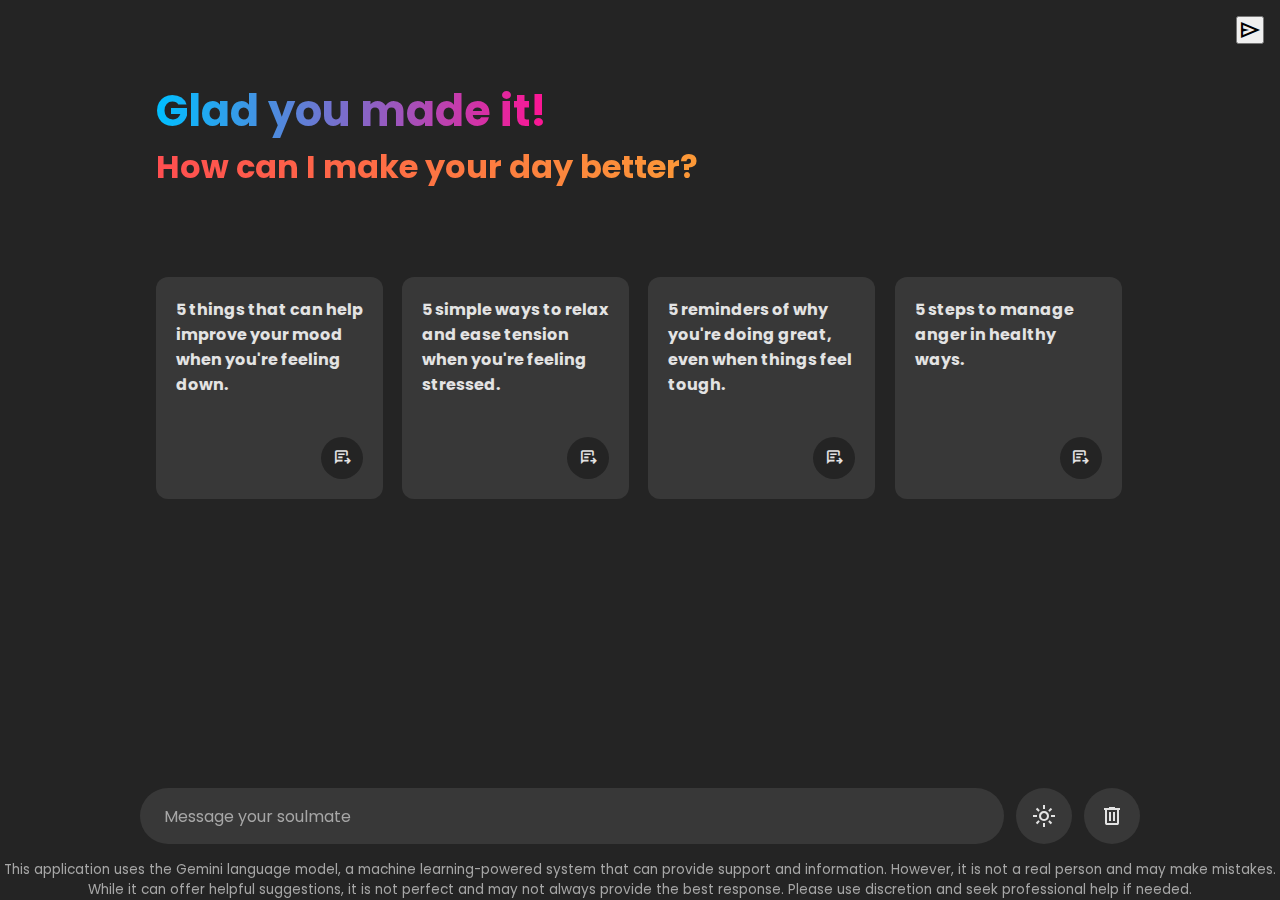
==== index.html @ af04921c "First Commit" ====
<!DOCTYPE html>
<html>
    <head>
        <meta charset="utf-8">
        <meta http-equiv="X-UA-Compatible" content="IE=edge">
        <title>SoulMate</title>
        <meta name="description" content="">
        <meta name="viewport" content="width=device-width, initial-scale=1">
        <link rel="stylesheet" href="style.css">
        
        <link rel="stylesheet" href="https://fonts.googleapis.com/css2?family=Material+Symbols+Outlined:opsz,wght,FILL,GRAD@24,400,0,0" />
    </head>
    <body>
        <!--Account I want the button to go here for account stuff. I want it to a
        ppear in the top right corner of the screen-->
        <div class="account-area">
            <button class="icon material-symbols-outlined">send</button>
        </div>
    
        <!--Greetings-->
        <header class="header">
            <h2 class = "title">Glad you made it!</h2>
            <h4 class = "subtitle">How can I make your day better?</h4>

            <!--Suggestions list-->
            <ul class = "suggestion-list">
                <li class = "suggestion">
                    <h4 class = "text">5 things that can help improve your mood when you're feeling down.</h4>
                    <span class=" icon material-symbols-outlined">chat_paste_go</span>
                </li>

                <li class = "suggestion">
                    <h4 class = "text">5 simple ways to relax and ease tension when you're feeling stressed.</h4>
                    <span class="icon material-symbols-outlined">chat_paste_go</span>
                </li>

                <li class = "suggestion">
                    <h4 class = "text">5 reminders of why you're doing great, even when things feel tough.</h4>
                    <span class="icon material-symbols-outlined">chat_paste_go</span>
                </li>

                <li class = "suggestion">
                    <h4 class = "text">5 steps to manage anger in healthy ways.</h4>
                    <span class="icon material-symbols-outlined">chat_paste_go</span>
                </li>
            </ul>
        </header>

        <!--Typing area-->
        <div class="typing-area">
            <form action="#" class="typing-form">
                <div class="input-wrapper">
                    <input type="text" placeholder = "Message your soulmate"
                    class= "typing-input" required>
                    <button class="icon material-symbols-outlined">send</button>
                </div>
                    <div class="action-buttons">
                        <span class = "icon material-symbols-outlined">light_mode</span>
                        <span class = "icon material-symbols-outlined">delete</span>
                </div>
            </form>
            <p class="disclaimer-text">
                This application uses the Gemini language model, a machine learning-powered 
                system that can provide support and information. However, it is not a real 
                person and may make mistakes. While it can offer helpful suggestions, it is not 
                perfect and may not always provide the best response.
                Please use discretion and seek professional help if needed.
            </p>
        </div>
    </body>
</html>
---- style.css ----
/* font */
@import url('https://fonts.googleapis.com/css2?family=Poppins:ital,wght@0,100;0,200;0,300;0,400;0,500;0,600;0,700;0,800;0,900;1,100;1,200;1,300;1,400;1,500;1,600;1,700;1,800;1,900&display=swap');


* {
    margin: 0;
    padding: 0;
    box-sizing: border-box;
    font-family: "Poppins" , sans-serif;
}

:root {
    --text-color: #E3E3E3;
    --subheading-color: #828282;
    --placeholder-color: #A6A6A6;
    --primary-color: #242424;
    --secondary-color: #383838;
    --secondary-hover-color: #444;
}

body {
    background: var(--primary-color);
}

.account-area {
    position: absolute;
    top: 0;
    right: 0;
    padding-top: 1rem;
    padding-right: 1rem;
}

.header, .typing-area {
    color: var(--text-color);
}

.header, .typing-form{
    max-width: 1000px;
    margin: 0 auto;
}

.header {
    margin-top: 7vh;
    padding: 1rem;
}

.header .title {
    font-size: 2.7rem;
    width: fit-content;
    background-clip: text;
    background: linear-gradient(to right, #00BFFF, #FF1493);
    -webkit-background-clip: text;
    -webkit-text-fill-color: transparent;
}

.header .subtitle {
    font-size: 2.0rem;
    background: linear-gradient(to right, #FF4E50, #F9D423);
    background-clip: text;
    -webkit-background-clip: text;
    -webkit-text-fill-color: transparent;
}

.suggestion-list {
    margin-top: 9.5vh;
    list-style: none;
    display: flex;
    gap: 1.2rem;
    overflow-x: auto;
    scrollbar-width: none;
}

.suggestion-list .suggestion {
    padding: 1.25rem;
    cursor: pointer;
    width: 227px;
    flex-shrink: 0;
    display: flex;
    flex-direction: column;
    align-items: flex-end;
    justify-content: space-between;
    border-radius: 0.75rem;
    background: var(--secondary-color)
}

.suggestion-list .suggestion:hover {
    background: var(--secondary-hover-color)
}

.suggestion-list .suggestion .text {
    font-weight: 400px;
}

.suggestion-list .suggestion .icon {
    height: 42px;
    width: 42px;
    font-size: 1.3rem;
    margin-top: 2.5rem;
    display: flex;
    align-items: center;
    justify-content: center;
    border-radius: 50%;
    background: var(--primary-color);
}

.typing-area {
    position: fixed;
    width: 100%;
    bottom: 0;
}

.typing-area :where(.typing-form, .action-buttons) {
    display: flex;
    gap: 0.75rem;
}

.typing-area .input-wrapper {
    height: 56px;
    width: 100%;
    display: flex;
    position: relative;
}

.typing-area .typing-input {
    width: 100%;
    height: 100%;
    border: none;
    outline: none;
    font-size: 1rem;
    color: var(--text-color);
    border-radius: 6.2rem;
    padding: 1.1rem 4rem 1.1rem 1.5rem;
    background: var(--secondary-color);
}

.typing-area .typing-input:focus {
    background: var(--secondary-hover-color);
}

.typing-area .typing-input::placeholder {
    color: var(--placeholder-color);
}

.typing-area .icon {
    height: 56px;
    width: 56px;
    cursor: pointer;
    display: flex;
    align-items: center;
    justify-content: center;
    border-radius: 50%;
    background: var(--secondary-color);
}

.typing-area .icon:hover {
    background: var(--secondary-hover-color)!important;
}

.typing-area .input-wrapper .icon {
    position: absolute;
    right: 0;
    outline: none;
    border: none;
    background: none;
    color: var(--text-color);
    transform: scale(0);
    transition: transform 0.2s ease;
}

.typing-area .input-wrapper .typing-input:valid ~ .icon {
    transform: scale(1);
}

.typing-area .disclaimer-text {
    font-size: 0.85rem;
    margin-top: 1rem;
    text-align: center;
    color: var(--placeholder-color);
}
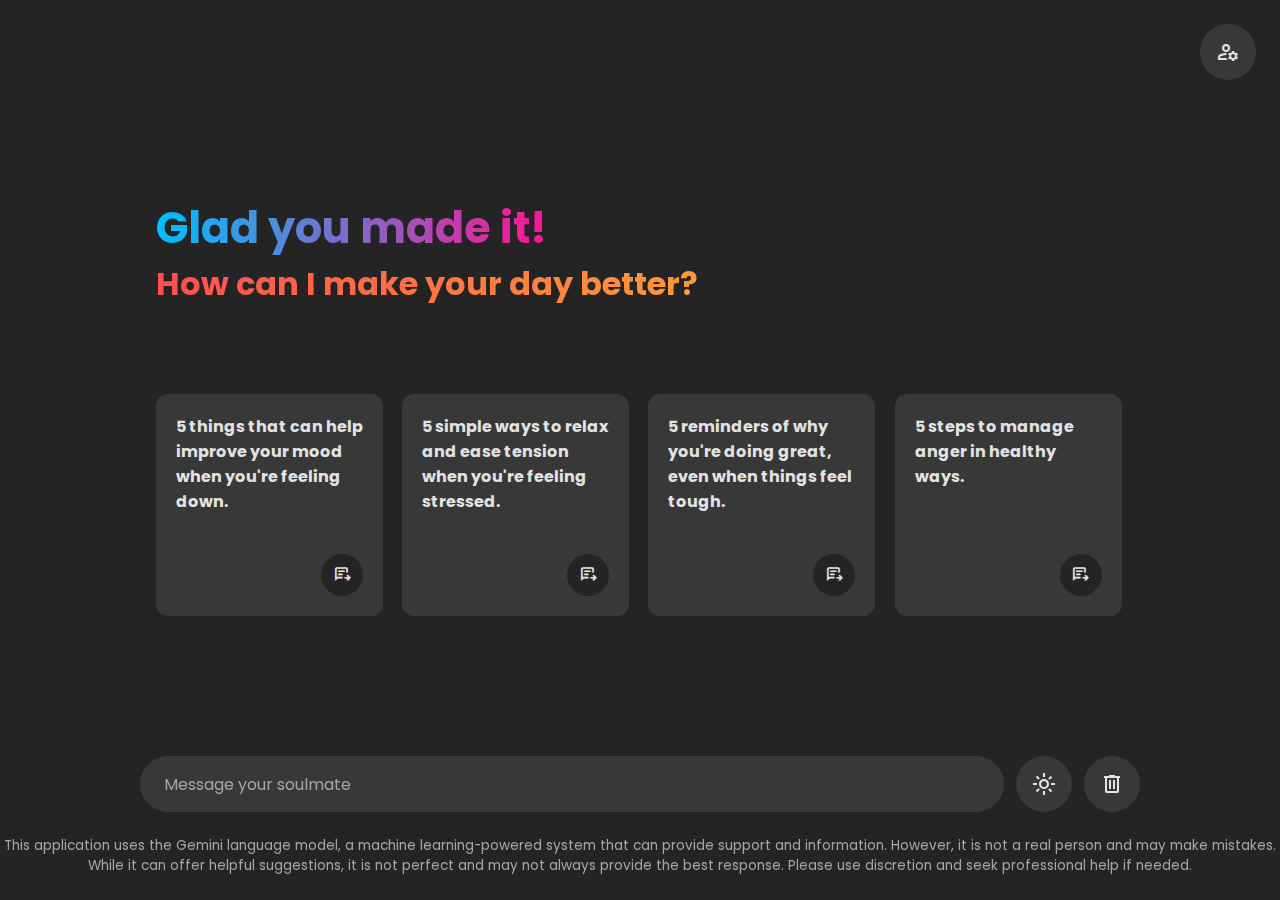
==== commit 65cc3030: "Got most of the html and css done for the main page." ====
--- a/index.html
+++ b/index.html
@@ -14,7 +14,7 @@
         <!--Account I want the button to go here for account stuff. I want it to a
         ppear in the top right corner of the screen-->
         <div class="account-area">
-            <button class="icon material-symbols-outlined">send</button>
+            <button class="icon material-symbols-outlined">manage_accounts</button>
         </div>
     
         <!--Greetings-->
--- a/style.css
+++ b/style.css
@@ -26,8 +26,26 @@
     position: absolute;
     top: 0;
     right: 0;
-    padding-top: 1rem;
-    padding-right: 1rem;
+    padding-top: 1.5rem;
+    padding-right: 1.5rem;
+}
+
+.account-area .icon {
+    height: 56px;
+    width: 56px;
+    cursor: pointer;
+    display: flex;
+    align-items: center;
+    justify-content: center;
+    border-radius: 50%;
+    background: var(--secondary-color);
+    color: var(--text-color);
+    border: none;
+
+}
+
+.account-area .icon:hover {
+    background: var(--secondary-hover-color)!important;
 }
 
 .header, .typing-area {
@@ -40,7 +58,7 @@
 }
 
 .header {
-    margin-top: 7vh;
+    margin-top: 20vh;
     padding: 1rem;
 }
 
@@ -173,13 +191,14 @@
 
 .typing-area .disclaimer-text {
     font-size: 0.85rem;
-    margin-top: 1rem;
+    margin-top: 1.5rem;
     text-align: center;
     color: var(--placeholder-color);
-}
-
-
-
-
-
-
+    margin-bottom: 1.5rem;
+}
+
+
+
+
+
+
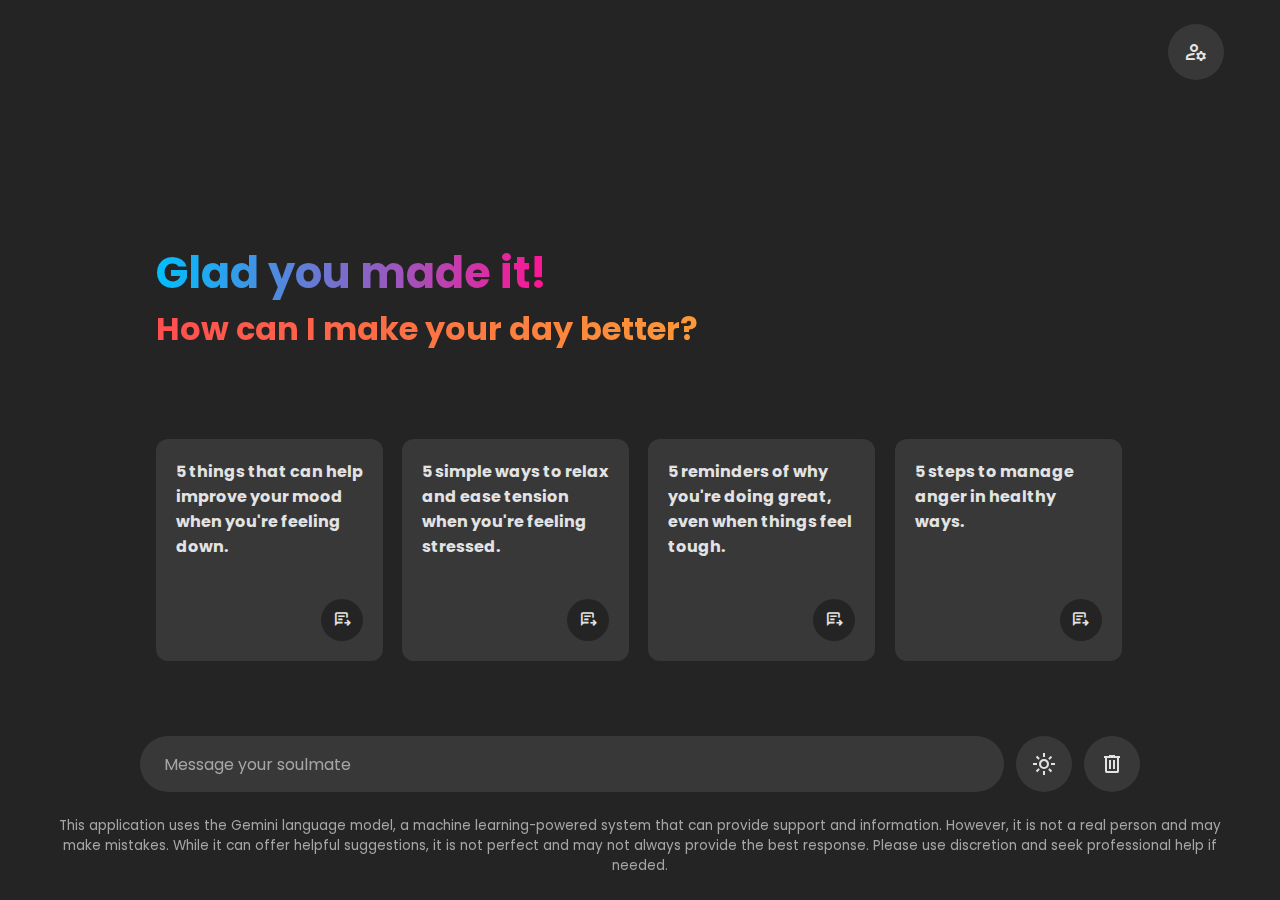
==== commit c3d77a4b: "Finished up the styling on the main page. Added a dropdown for user profile viewing and the logout b" ====
--- a/index.html
+++ b/index.html
@@ -13,9 +13,13 @@
     <body>
         <!--Account I want the button to go here for account stuff. I want it to a
         ppear in the top right corner of the screen-->
-        <div class="account-area">
-            <button class="icon material-symbols-outlined">manage_accounts</button>
-        </div>
+            <div class = "profile-dropdown">
+                <button class="icon material-symbols-outlined dropdown-btn">manage_accounts</button>
+                <div class="dropdown-content">
+                    <a href = "#profile">Profile</a>
+                    <a href = "#logout">Logout</a>
+                </div>
+            </div>
     
         <!--Greetings-->
         <header class="header">
--- a/style.css
+++ b/style.css
@@ -22,31 +22,63 @@
     background: var(--primary-color);
 }
 
-.account-area {
+.profile-dropdown {
+    position: relative;
+    display: inline-block;
     position: absolute;
     top: 0;
     right: 0;
     padding-top: 1.5rem;
-    padding-right: 1.5rem;
-}
-
-.account-area .icon {
+    padding-right: 3.5rem;
+}
+
+.dropdown-btn {
+    display: flex;
+    align-items: center;
+    justify-content: center;
+    background: var(--secondary-color);
+    border: none;
+    color: var(--text-color);
+    border-radius: 50%;
     height: 56px;
     width: 56px;
     cursor: pointer;
-    display: flex;
-    align-items: center;
-    justify-content: center;
-    border-radius: 50%;
-    background: var(--secondary-color);
-    color: var(--text-color);
-    border: none;
-
-}
-
-.account-area .icon:hover {
-    background: var(--secondary-hover-color)!important;
-}
+}
+
+.dropdown-content {
+    display: none;
+    position: absolute;
+    top: calc(100% + 10px); 
+    left: auto; 
+    right: 10px; 
+    background-color: var(--secondary-color);
+    border-radius: 0.5rem;
+    box-shadow: 0 4px 8px rgba(0, 0, 0, 0.2);
+    z-index: 20; 
+    min-width: 150px;
+    padding: 10px; 
+    overflow: hidden;
+    text-align: center;
+}
+
+.dropdown-content a {
+    display: block;
+    padding: 0.75rem 1rem;
+    text-decoration: none;
+    color: var(--text-color);
+    font-size: 1rem;
+    transition: background-color 0.2s ease;
+}
+
+.profile-dropdown .dropdown-content a:hover {
+    background-color: var(--secondary-hover-color);
+}
+
+.profile-dropdown:hover .dropdown-content {
+    display: block;
+}
+
+
 
 .header, .typing-area {
     color: var(--text-color);
@@ -58,7 +90,7 @@
 }
 
 .header {
-    margin-top: 20vh;
+    margin-top: 25vh;
     padding: 1rem;
 }
 
@@ -195,10 +227,12 @@
     text-align: center;
     color: var(--placeholder-color);
     margin-bottom: 1.5rem;
-}
-
-
-
-
-
-
+    padding-left: 3rem;
+    padding-right: 3rem;
+}
+
+
+
+
+
+
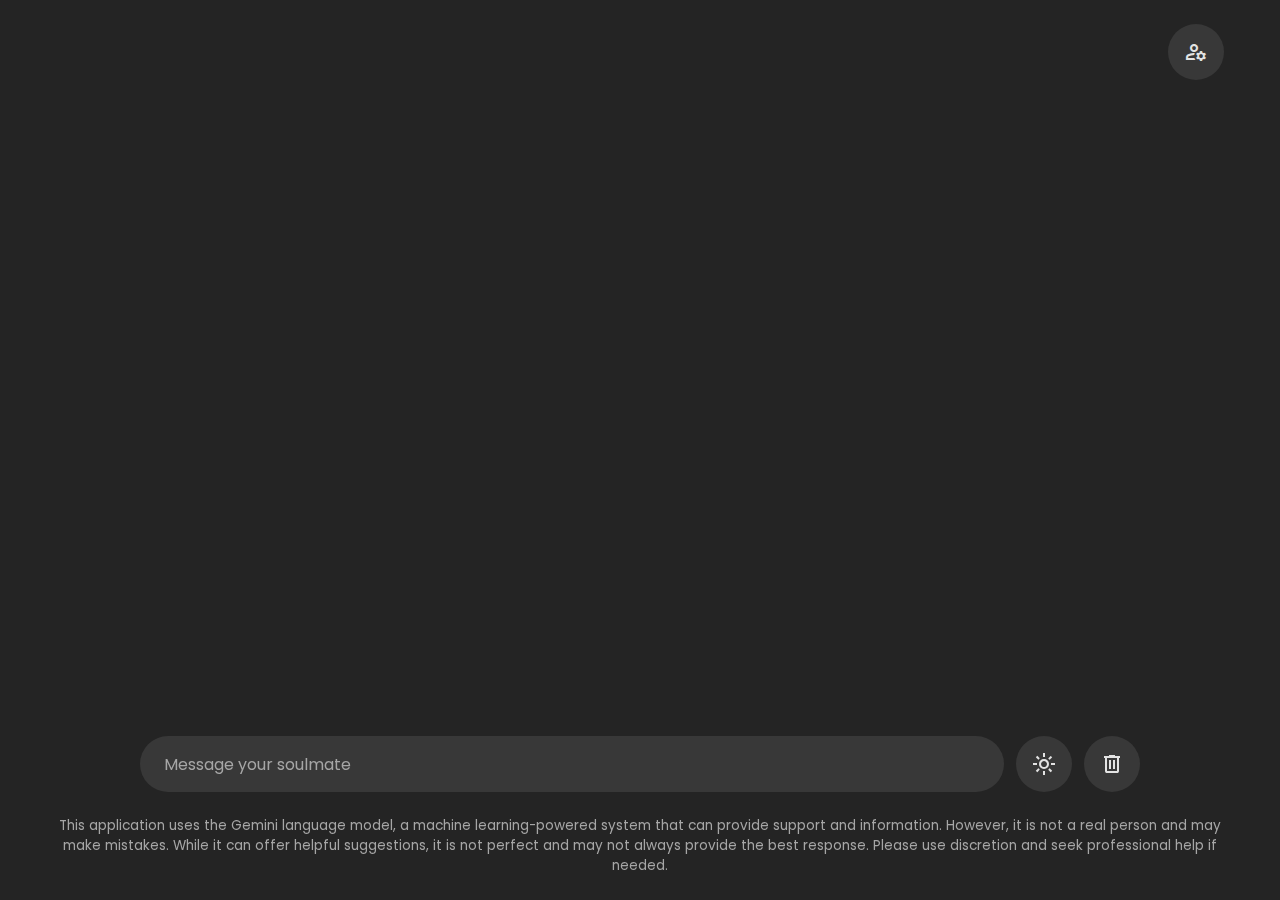
==== commit 059870c8: "Added the Gemini API and working messages." ====
--- a/index.html
+++ b/index.html
@@ -7,17 +7,15 @@
         <meta name="description" content="">
         <meta name="viewport" content="width=device-width, initial-scale=1">
         <link rel="stylesheet" href="style.css">
-        
         <link rel="stylesheet" href="https://fonts.googleapis.com/css2?family=Material+Symbols+Outlined:opsz,wght,FILL,GRAD@24,400,0,0" />
     </head>
-    <body>
-        <!--Account I want the button to go here for account stuff. I want it to a
-        ppear in the top right corner of the screen-->
+    <body class = "homepage">
+        <!--Pofile Dropdown-->
             <div class = "profile-dropdown">
                 <button class="icon material-symbols-outlined dropdown-btn">manage_accounts</button>
                 <div class="dropdown-content">
-                    <a href = "#profile">Profile</a>
-                    <a href = "#logout">Logout</a>
+                    <a href = "profile.html">Profile</a>
+                    <a href = "login.html">Logout</a>
                 </div>
             </div>
     
@@ -50,6 +48,10 @@
             </ul>
         </header>
 
+        <!--Chat List / Container-->
+        <div class="chat-list"></div>
+
+
         <!--Typing area-->
         <div class="typing-area">
             <form action="#" class="typing-form">
@@ -71,5 +73,7 @@
                 Please use discretion and seek professional help if needed.
             </p>
         </div>
+
+        <script src = "script.js"></script>
     </body>
 </html>--- a/style.css
+++ b/style.css
@@ -1,6 +1,5 @@
 /* font */
 @import url('https://fonts.googleapis.com/css2?family=Poppins:ital,wght@0,100;0,200;0,300;0,400;0,500;0,600;0,700;0,800;0,900;1,100;1,200;1,300;1,400;1,500;1,600;1,700;1,800;1,900&display=swap');
-
 
 * {
     margin: 0;
@@ -8,6 +7,8 @@
     box-sizing: border-box;
     font-family: "Poppins" , sans-serif;
 }
+
+/* HOMEPAGE */
 
 :root {
     --text-color: #E3E3E3;
@@ -18,11 +19,11 @@
     --secondary-hover-color: #444;
 }
 
-body {
+.homepage {
     background: var(--primary-color);
 }
 
-.profile-dropdown {
+.homepage .profile-dropdown {
     position: relative;
     display: inline-block;
     position: absolute;
@@ -32,7 +33,7 @@
     padding-right: 3.5rem;
 }
 
-.dropdown-btn {
+.homepage .dropdown-btn {
     display: flex;
     align-items: center;
     justify-content: center;
@@ -45,10 +46,10 @@
     cursor: pointer;
 }
 
-.dropdown-content {
+.homepage .dropdown-content {
     display: none;
     position: absolute;
-    top: calc(100% + 10px); 
+    top: 100%; 
     left: auto; 
     right: 10px; 
     background-color: var(--secondary-color);
@@ -61,7 +62,7 @@
     text-align: center;
 }
 
-.dropdown-content a {
+.homepage .dropdown-content a {
     display: block;
     padding: 0.75rem 1rem;
     text-decoration: none;
@@ -70,31 +71,32 @@
     transition: background-color 0.2s ease;
 }
 
-.profile-dropdown .dropdown-content a:hover {
+.homepage .profile-dropdown .dropdown-content a:hover {
     background-color: var(--secondary-hover-color);
-}
-
-.profile-dropdown:hover .dropdown-content {
+    border-radius: 0.5rem;
+}
+
+.homepage .profile-dropdown:hover .dropdown-content, .homepage .profile-dropdown .dropdown-content:hover {
     display: block;
 }
 
 
-
-.header, .typing-area {
-    color: var(--text-color);
-}
-
-.header, .typing-form{
+.homepage .header, .homepage .typing-area {
+    color: var(--text-color);
+}
+
+.homepage .header, .chat-list .message, .homepage .typing-form{
     max-width: 1000px;
     margin: 0 auto;
 }
 
-.header {
-    margin-top: 25vh;
-    padding: 1rem;
-}
-
-.header .title {
+.homepage .header {
+    margin-top: 10vh;
+    padding: 0.5rem;
+    display: none;
+}
+
+.homepage .header .title {
     font-size: 2.7rem;
     width: fit-content;
     background-clip: text;
@@ -103,7 +105,7 @@
     -webkit-text-fill-color: transparent;
 }
 
-.header .subtitle {
+.homepage .header .subtitle {
     font-size: 2.0rem;
     background: linear-gradient(to right, #FF4E50, #F9D423);
     background-clip: text;
@@ -111,8 +113,8 @@
     -webkit-text-fill-color: transparent;
 }
 
-.suggestion-list {
-    margin-top: 9.5vh;
+.homepage .suggestion-list {
+    margin-top: 8.5vh;
     list-style: none;
     display: flex;
     gap: 1.2rem;
@@ -120,7 +122,7 @@
     scrollbar-width: none;
 }
 
-.suggestion-list .suggestion {
+.homepage .suggestion-list .suggestion {
     padding: 1.25rem;
     cursor: pointer;
     width: 227px;
@@ -133,15 +135,15 @@
     background: var(--secondary-color)
 }
 
-.suggestion-list .suggestion:hover {
+.homepage .suggestion-list .suggestion:hover {
     background: var(--secondary-hover-color)
 }
 
-.suggestion-list .suggestion .text {
+.homepage .suggestion-list .suggestion .text {
     font-weight: 400px;
 }
 
-.suggestion-list .suggestion .icon {
+.homepage .suggestion-list .suggestion .icon {
     height: 42px;
     width: 42px;
     font-size: 1.3rem;
@@ -153,25 +155,25 @@
     background: var(--primary-color);
 }
 
-.typing-area {
+.homepage .typing-area {
     position: fixed;
     width: 100%;
     bottom: 0;
 }
 
-.typing-area :where(.typing-form, .action-buttons) {
+.homepage .typing-area :where(.homepage .typing-form, .homepage .action-buttons) {
     display: flex;
     gap: 0.75rem;
 }
 
-.typing-area .input-wrapper {
+.homepage .typing-area .input-wrapper {
     height: 56px;
     width: 100%;
     display: flex;
     position: relative;
 }
 
-.typing-area .typing-input {
+.homepage .typing-area .typing-input {
     width: 100%;
     height: 100%;
     border: none;
@@ -183,15 +185,15 @@
     background: var(--secondary-color);
 }
 
-.typing-area .typing-input:focus {
+.homepage .typing-area .typing-input:focus {
     background: var(--secondary-hover-color);
 }
 
-.typing-area .typing-input::placeholder {
+.homepage .typing-area .typing-input::placeholder {
     color: var(--placeholder-color);
 }
 
-.typing-area .icon {
+.homepage .typing-area .icon {
     height: 56px;
     width: 56px;
     cursor: pointer;
@@ -202,11 +204,11 @@
     background: var(--secondary-color);
 }
 
-.typing-area .icon:hover {
+.homepage .typing-area .icon:hover {
     background: var(--secondary-hover-color)!important;
 }
 
-.typing-area .input-wrapper .icon {
+.homepage .typing-area .input-wrapper .icon {
     position: absolute;
     right: 0;
     outline: none;
@@ -217,11 +219,11 @@
     transition: transform 0.2s ease;
 }
 
-.typing-area .input-wrapper .typing-input:valid ~ .icon {
+.homepage .typing-area .input-wrapper .typing-input:valid ~ .icon {
     transform: scale(1);
 }
 
-.typing-area .disclaimer-text {
+.homepage .typing-area .disclaimer-text {
     font-size: 0.85rem;
     margin-top: 1.5rem;
     text-align: center;
@@ -231,8 +233,392 @@
     padding-right: 3rem;
 }
 
-
-
-
-
-
+/* LOGIN PAGE */
+.login {
+    background: var(--primary-color);
+    display: flex;
+    justify-content: center;
+    align-items: center;
+    height: 100vh;
+    margin: 0;
+}
+
+.login .login-container {
+    background-color: var(--secondary-color);
+    padding: 2rem;
+    border-radius: 8px;
+    box-shadow: 0 4px 8px rgba(0, 0, 0, 0.1);
+    width: 100%;
+    max-width: 400px;
+}
+
+/* Title and subtitle styles */
+.login .title {
+    font-size: 2rem;
+    text-align: center;
+    background-clip: text;
+    background: linear-gradient(to right, #00BFFF, #FF1493);
+    -webkit-background-clip: text;
+    -webkit-text-fill-color: transparent;
+}
+
+.login .subtitle {
+    font-size: 1rem;
+    text-align: center;
+    margin-bottom: 1rem;
+    background: linear-gradient(to right, #FF4E50, #F9D423);
+    background-clip: text;
+    -webkit-background-clip: text;
+    -webkit-text-fill-color: transparent;
+}
+
+/* Form group styling */
+.login .form-group {
+    margin-bottom: 1.5rem;
+}
+
+.login .form-group .text {
+    color: var(--text-color);
+    font-size: 1rem;
+    margin-bottom: 0.5rem;
+    display: block;
+}
+
+/* Input field styling */
+.login .typing-input {
+    width: 100%;
+    padding: 0.8rem;
+    border: none;
+    border-radius: 1.5rem;
+    font-size: 1rem;
+    border: none;
+    outline: none;
+    font-size: 1rem;
+    color: var(--text-color);
+    background: var(--primary-color);
+
+}
+
+.login .form-group .typing-input:focus {
+    background: var(--secondary-hover-color);
+}
+
+.login .form-group .typing-input::placeholder {
+    color: var(--placeholder-color);
+}
+
+/* Bottom row of buttons (forgot password and submit) */
+.login .bottom-row {
+    display: flex;
+    justify-content: space-between;
+    align-items: center;
+}
+
+/* Forgot password link */
+.login .forgot-password {
+    font-size: 0.5rem;
+}
+
+/* Login button styling */
+.login .login-btn {
+    padding: 0.8rem 1.5rem;
+    background-color: #00BFFF;
+    color: white;
+    border: none;
+    border-radius: 1.5rem;
+    font-size: 1rem;
+    cursor: pointer;
+}
+
+.login .login-btn:hover {
+    background-color: var(--secondary-hover-color);
+}
+
+/* Register button styling */
+.login .register-btn {
+    display: inline-block;
+    padding: 0.8rem 1.5rem;
+    background-color: #FF1493;
+    color: white;
+    text-decoration: none;
+    border-radius: 1.5rem;
+    font-size: 1rem;
+    text-align: center;
+    margin-left: 1rem;
+    border: none;
+    outline: none;
+}
+
+.login .register-btn:hover {
+    background-color: var(--secondary-hover-color);
+}
+
+.login .button-container {
+    display: flex;
+    justify-content: flex-end;
+    align-items: center;
+}
+
+.error-popup {
+    display: none;
+    position: fixed;
+    top: 10%;
+    left: 50%;
+    transform: translateX(-50%);
+    padding: 15px 20px;
+    background-color: #f44336;
+    color: white;
+    font-size: 16px;
+    border-radius: 5px;
+    box-shadow: 0 4px 8px rgba(0, 0, 0, 0.2);
+    z-index: 1000;
+}
+.error-popup.success {
+    background-color: #4caf50;
+}
+
+/*Profile page*/
+/*    --text-color: #E3E3E3;
+    --subheading-color: #828282;
+    --placeholder-color: #A6A6A6;
+    --primary-color: #242424;
+    --secondary-color: #383838;
+    --secondary-hover-color: #444;
+    */
+.profile {
+    background: var(--primary-color);
+    margin: 0;
+    padding: 0;
+    display: flex;
+    justify-content: center;
+    align-items: center;
+    height: 100vh;
+    text-align: center;
+}
+
+.profile-container {
+    background-color: var(--secondary-color);
+    border-radius: 1.5rem;
+    width: 600px;
+    box-sizing: border-box;
+    padding: 100px;
+    box-shadow: 0 4px 10px rgba(0, 0, 0, 0.1);
+}
+
+.profile-picture img {
+    border-radius: 50%;
+    width: 150px;
+    height: 150px;
+    object-fit: cover;
+    margin-bottom: 20px;
+}
+
+.profile .profile-container .text {
+    color: var(--text-color);
+}
+
+.profile .profile-container .heading {
+    color: var(--text-color);
+
+}
+
+.profile .username {
+    margin-bottom: 20px;
+}
+
+.profile .bio h3 {
+    font-size: 24px; 
+    background-clip: text;
+    background: linear-gradient(to right, #00BFFF, #FF1493);
+    -webkit-background-clip: text;
+    -webkit-text-fill-color: transparent;
+}
+.profile .bio  {
+    font-size: 15px;
+    padding-bottom: 20px;
+}
+
+
+.profile .contact-info h3 {
+    font-size: 24px;
+    background-clip: text;
+    background: linear-gradient(to right, #00BFFF, #FF1493);
+    -webkit-background-clip: text;
+    -webkit-text-fill-color: transparent;
+}
+
+.profile .contact-info {
+    padding-bottom: 20px;
+    font-size: 15px;
+}
+
+.username h2 {
+    font-size: 24px;
+    background-clip: text;
+    background: linear-gradient(to right, #FF4E50, #F9D423);
+    -webkit-background-clip: text;
+    -webkit-text-fill-color: transparent;
+}
+
+.profile .additional-hobbies h3 {
+    font-size: 24px;
+    background-clip: text;
+    background: linear-gradient(to right, #00BFFF, #FF1493);
+    -webkit-background-clip: text;
+    -webkit-text-fill-color: transparent;
+}
+
+.profile .additional-hobbies {
+    font-size: 15px;
+}
+
+.back-button {
+    display: flex;
+    align-items: center;
+    justify-content: center;
+    color: white;
+    border: none;
+    padding: 10px 20px;
+    text-decoration: none;
+    cursor: pointer;
+    background: var(--secondary-color);
+    border-radius: 50%;
+    margin-right: 10px;
+}
+
+.back-button:hover {
+    background-color: var(--secondary-hover-color);
+}
+
+/*CHAT LIST*/
+.chat-list .outgoing .avatar {
+    width: 40px;
+    height: 40px;
+    object-fit: cover;
+    border-radius: 50%;
+    align-self: flex-start;
+}
+
+.chat-list .incoming .avatar {
+    width: 40px;
+    height: 40px;
+    object-fit: cover;
+    align-self: flex-start;
+}
+
+.chat-list {
+    padding: 2rem 1rem 12rem;
+    max-height: 100vh;
+    overflow-y: auto;
+}
+
+
+.chat-list .message.incoming {
+    margin-top: 1.5rem;
+}
+
+.chat-list .message .message-content {
+    display: flex;
+    gap: 1.5rem;
+    width: 100%;
+    align-items: center;
+}
+
+.chat-list .message .text {
+    color: var(--text-color);
+}
+
+.chat-list .message .icon {
+    height: 35px;
+    width: 35px;
+    display: flex;
+    align-items: center;
+    justify-content: center;
+    cursor: pointer;
+    margin-left: 3.5rem;
+    color: var(--text-color);
+    border-radius: 50%;
+    font-size: 1.25rem;
+    visibility: hidden;
+}
+
+.chat-list .message .icon:hover {
+    background: var(--secondary-color);
+}
+
+.chat-list .message:not(.loading):hover .icon {
+    visibility: visible;
+}
+
+.chat-list .loading-indicator {
+    display: none;
+    width: 100%;
+    gap: 0.8rem;
+    flex-direction: column;
+}
+
+.chat-list .message.loading .loading-indicator {
+    display: flex;
+}
+
+.chat-list .loading-indicator .loading-bar {
+    height: 11px;
+    width: 100%;
+    background: linear-gradient(to right, #FF4E50,var(--primary-color), #F9D423);
+    animation: animate 4s linear infinite;
+}
+
+@keyframes animate {
+    0% {
+        background-position: -800px 0;
+    }
+
+    100% {
+        background-position: 800px 0;
+    }
+}
+
+.chat-list .message.loading .text {
+    display: none;
+}
+
+.chat-list .loading-indicator .loading-bar:last-child {
+        width: 80%;
+}
+
+.chat-list .loading-indicator .loading-bar:nth-child(2) {
+    width: 90%;
+}
+
+.chat-list .message.loading .avatar {
+    animation: rotate 4s linear infinite;
+}
+
+@keyframes rotate {
+    100% {
+        transform: rotate(360deg);
+    }
+}
+
+
+
+
+
+
+
+
+
+
+
+
+
+
+
+
+
+
+
+
+
+
+
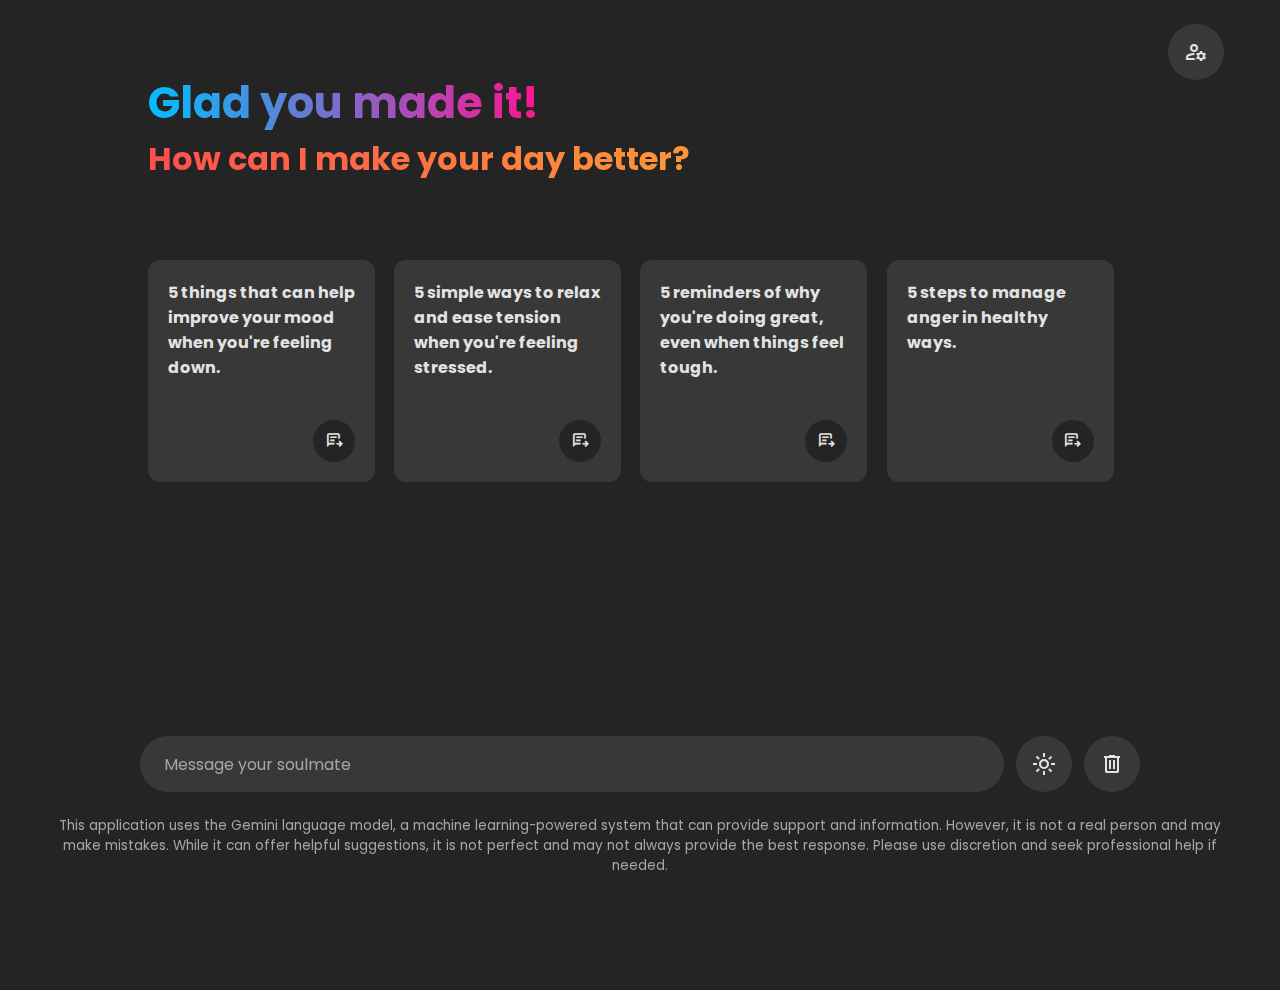
==== commit 277a647d: "Finished up some of the finishing changes and styling" ====
--- a/index.html
+++ b/index.html
@@ -49,8 +49,10 @@
         </header>
 
         <!--Chat List / Container-->
+        <div class = "chat-container">
         <div class="chat-list"></div>
-
+        <div class="scroll-marker"></div>
+        </div>
 
         <!--Typing area-->
         <div class="typing-area">
@@ -61,8 +63,8 @@
                     <button class="icon material-symbols-outlined">send</button>
                 </div>
                     <div class="action-buttons">
-                        <span class = "icon material-symbols-outlined">light_mode</span>
-                        <span class = "icon material-symbols-outlined">delete</span>
+                        <span id = "toggle-theme-button" class = "icon material-symbols-outlined">light_mode</span>
+                        <span id = "delete-chat-button"class = "icon material-symbols-outlined">delete</span>
                 </div>
             </form>
             <p class="disclaimer-text">
--- a/style.css
+++ b/style.css
@@ -17,6 +17,15 @@
     --primary-color: #242424;
     --secondary-color: #383838;
     --secondary-hover-color: #444;
+}
+
+.light_mode {
+    --text-color: #222;
+    --subheading-color: #A0A0A0;
+    --placeholder-color: #6C6C6C;
+    --primary-color: #FFF;
+    --secondary-color: #bcbec2;
+    --secondary-hover-color: #9c9c9c;
 }
 
 .homepage {
@@ -31,6 +40,7 @@
     right: 0;
     padding-top: 1.5rem;
     padding-right: 3.5rem;
+    z-index: 1;
 }
 
 .homepage .dropdown-btn {
@@ -91,9 +101,14 @@
 }
 
 .homepage .header {
-    margin-top: 10vh;
+    margin-top: 7vh;
     padding: 0.5rem;
+
+}
+
+body.hide-header .header {
     display: none;
+    margin-top: 0;
 }
 
 .homepage .header .title {
@@ -510,6 +525,7 @@
     padding: 2rem 1rem 12rem;
     max-height: 100vh;
     overflow-y: auto;
+    scrollbar-color: #999 transparent;
 }
 
 
@@ -528,7 +544,12 @@
     color: var(--text-color);
 }
 
-.chat-list .message .icon {
+.chat-list .message .text.error {
+    color: #e55865;
+}
+
+
+.chat-list .message .icon{
     height: 35px;
     width: 35px;
     display: flex;
@@ -546,7 +567,7 @@
     background: var(--secondary-color);
 }
 
-.chat-list .message:not(.loading):hover .icon {
+.chat-list .message:not(.loading):hover .icon:not(.hide){
     visibility: visible;
 }
 
@@ -600,25 +621,44 @@
     }
 }
 
-
-
-
-
-
-
-
-
-
-
-
-
-
-
-
-
-
-
-
-
-
-
+.chat-container {
+    height: 500px;
+    overflow-y: auto;
+    position: relative;
+}
+
+.scroll-marker {
+    position: absolute;
+    bottom: 10px;
+    width: 100%;
+    height: 1px;
+    background-color: transparent;
+}
+
+.chat-list.hide-old-text {
+    opacity: 0.3;
+    pointer-events: none;
+}
+
+
+
+
+
+
+
+
+
+
+
+
+
+
+
+
+
+
+
+
+
+
+
